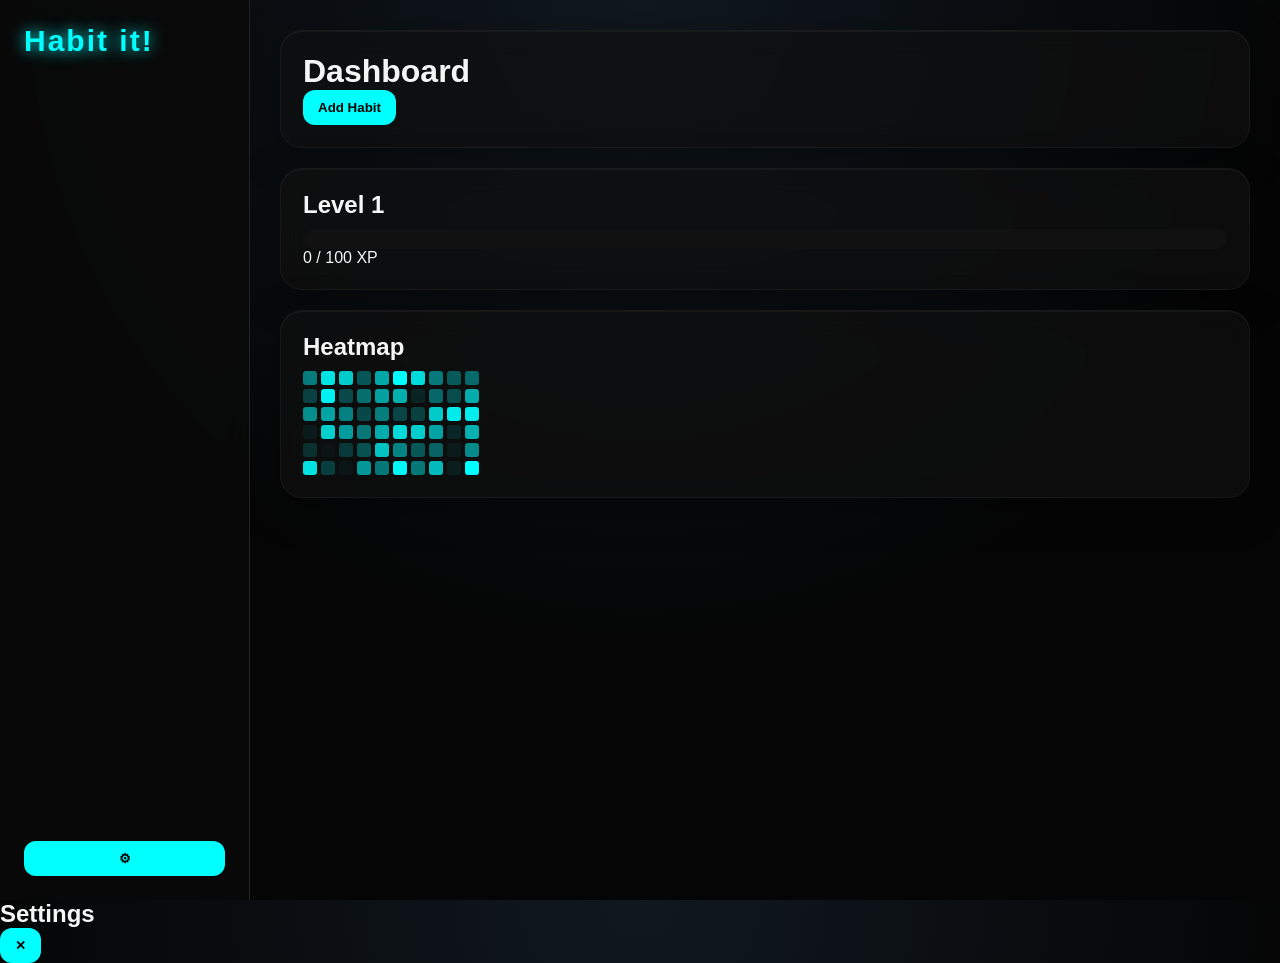
==== app.html @ 4cde750b "Create app.html" ====
<!DOCTYPE html>
<html lang="en">
<head>
  <meta charset="UTF-8">
  <meta name="viewport" content="width=device-width, initial-scale=1.0, viewport-fit=cover">
  <meta name="theme-color" content="#070b14">
  <title>Habit it!</title>
  <link rel="manifest" href="manifest.json">
  <link rel="stylesheet" href="style.css">
</head>
<body>

  <div id="loading-screen">
    <h1>Habit it!</h1>
    <div class="loader-bar"><div class="loader-fill"></div></div>
  </div>

  <div class="app">
    <aside class="sidebar">
      <div class="logo">Habit it!</div>
      <nav class="nav" id="nav"></nav>
      <button type="button" class="settings-fab" id="open-settings" aria-label="Open settings">⚙</button>
    </aside>

    <main class="main" id="main-content"></main>
  </div>

  <div class="settings-backdrop" id="settings-backdrop" hidden></div>
  <aside class="settings-panel" id="settings-panel" aria-hidden="true">
    <header class="settings-header">
      <h2>Settings</h2>
      <button type="button" class="icon-btn" id="close-settings" aria-label="Close settings">✕</button>
    </header>
    <div class="settings-body" id="settings-body"></div>
  </aside>

  <script src="app.js"></script>
</body>
</html>
---- style.css ----
*{
  margin:0;
  padding:0;
  box-sizing:border-box;
}

:root{
  --bg:#070707;
  --surface:#101010;
  --surface2:#151515;
  --border:#222;
  --text:#f5f5f5;
  --muted:#777;
  --accent:#00ffff;
  --danger:#ff4d6d;
  --success:#00ff95;
}

body{
  background:radial-gradient(circle at top,#101820,#050505 60%);
  color:var(--text);
  font-family:Inter,Arial,sans-serif;
  overflow:hidden;
  height:100vh;
}

/* =========================
   CYBERPUNK MODE
========================= */

body.cyberpunk{
  --accent:#00ffff;
  background:
  linear-gradient(rgba(0,255,255,0.03) 1px,transparent 1px),
  linear-gradient(90deg,rgba(0,255,255,0.03) 1px,transparent 1px),
  #050510;
  background-size:40px 40px;
}

body.cyberpunk::before{
  content:"";
  position:fixed;
  inset:0;
  background:linear-gradient(
    transparent 50%,
    rgba(0,255,255,0.03) 51%
  );
  background-size:100% 4px;
  pointer-events:none;
  z-index:999;
}

/* =========================
   APP LAYOUT
========================= */

.app{
  display:flex;
  height:100vh;
}

/* =========================
   SIDEBAR
========================= */

.sidebar{
  width:250px;
  background:rgba(10,10,10,0.85);
  backdrop-filter:blur(14px);
  border-right:1px solid var(--border);
  padding:24px;
  display:flex;
  flex-direction:column;
  justify-content:space-between;
}

.logo{
  font-size:30px;
  font-weight:900;
  color:var(--accent);
  letter-spacing:2px;
  margin-bottom:40px;
  text-shadow:0 0 15px var(--accent);
}

.nav{
  display:flex;
  flex-direction:column;
  gap:10px;
}

.nav button{
  background:transparent;
  border:1px solid transparent;
  color:#ddd;
  padding:14px;
  border-radius:14px;
  cursor:pointer;
  font-size:15px;
  text-align:left;
  transition:0.25s;
}

.nav button:hover{
  background:rgba(255,255,255,0.04);
  border-color:rgba(255,255,255,0.08);
  transform:translateX(5px);
}

.nav button:active{
  transform:scale(0.97);
}

/* =========================
   MAIN
========================= */

.main{
  flex:1;
  overflow:auto;
  padding:30px;
}

/* =========================
   CARDS
========================= */

.card{
  background:rgba(15,15,15,0.75);
  border:1px solid rgba(255,255,255,0.05);
  backdrop-filter:blur(14px);
  border-radius:22px;
  padding:22px;
  margin-bottom:20px;
  box-shadow:
  0 10px 40px rgba(0,0,0,0.35),
  inset 0 1px 0 rgba(255,255,255,0.04);

  animation:fadeUp 0.35s ease;
}

body.cyberpunk .card{
  border:1px solid rgba(0,255,255,0.3);
  box-shadow:
  0 0 20px rgba(0,255,255,0.15),
  inset 0 0 10px rgba(0,255,255,0.08);
}

@keyframes fadeUp{
  from{
    opacity:0;
    transform:translateY(10px);
  }
  to{
    opacity:1;
    transform:translateY(0);
  }
}

/* =========================
   HABITS
========================= */

#habits{
  display:flex;
  flex-direction:column;
  gap:12px;
}

.habit-wrap{
  position:relative;
  overflow:hidden;
  border-radius:20px;
}

.habit-bg-left,
.habit-bg-right{
  position:absolute;
  inset:0;
  display:flex;
  align-items:center;
  font-weight:700;
  font-size:15px;
  padding:25px;
  z-index:0;
}

.habit-bg-left{
  background:linear-gradient(
    90deg,
    rgba(255,77,109,0.35),
    transparent
  );
  justify-content:flex-start;
  color:var(--danger);
}

.habit-bg-right{
  background:linear-gradient(
    -90deg,
    rgba(0,255,149,0.35),
    transparent
  );
  justify-content:flex-end;
  color:var(--success);
}

.habit-card{
  position:relative;
  z-index:1;

  background:rgba(20,20,20,0.92);
  border:1px solid rgba(255,255,255,0.04);

  border-radius:20px;
  padding:20px;

  display:flex;
  justify-content:space-between;
  align-items:center;

  transition:
  transform 0.2s,
  border-color 0.25s,
  background 0.25s;

  user-select:none;
  touch-action:pan-y;

  cursor:grab;
}

.habit-card:active{
  cursor:grabbing;
}

.habit-card:hover{
  border-color:rgba(255,255,255,0.08);
  transform:translateY(-2px);
}

.habit-card.done{
  border-color:rgba(0,255,149,0.3);
  background:rgba(0,255,149,0.05);
}

.habit-card.done h3{
  text-decoration:line-through;
  opacity:0.6;
}

.habit-left{
  display:flex;
  align-items:center;
  gap:16px;
}

.habit-check{
  width:18px;
  height:18px;
  border-radius:50%;
  background:#333;
  transition:0.25s;
}

.habit-card.done .habit-check{
  background:var(--success);
  box-shadow:0 0 14px var(--success);
}

.habit-info h3{
  font-size:17px;
  margin-bottom:5px;
}

.habit-info p{
  color:var(--muted);
  font-size:13px;
}

.habit-buttons{
  display:flex;
  gap:10px;
}

/* =========================
   BUTTONS
========================= */

button{
  background:var(--accent);
  color:black;
  border:none;
  padding:10px 15px;
  border-radius:12px;
  cursor:pointer;
  font-weight:700;
  transition:0.2s;
}

button:hover{
  transform:translateY(-2px);
  filter:brightness(1.1);
}

button:active{
  transform:scale(0.96);
}

/* =========================
   XP BAR
========================= */

.xp-fill{
  height:100%;
  background:linear-gradient(
    90deg,
    #00ffff,
    #00ff95
  );
  border-radius:20px;
  transition:0.4s;
  box-shadow:0 0 20px rgba(0,255,255,0.4);
}

/* =========================
   LOADING
========================= */

#loading-screen{
  position:fixed;
  inset:0;
  background:black;
  display:flex;
  align-items:center;
  justify-content:center;
  flex-direction:column;
  z-index:99999;
  transition:0.6s;
}

#loading-screen h1{
  color:var(--accent);
  font-size:42px;
  letter-spacing:4px;
  margin-bottom:20px;
  text-shadow:0 0 18px var(--accent);
}

.loader-bar{
  width:260px;
  height:8px;
  background:#111;
  border-radius:20px;
  overflow:hidden;
}

.loader-fill{
  width:0%;
  height:100%;
  background:var(--accent);
  animation:boot 1.4s forwards;
}

@keyframes boot{
  to{
    width:100%;
  }
}

/* =========================
   SCROLLBAR
========================= */

::-webkit-scrollbar{
  width:8px;
}

::-webkit-scrollbar-thumb{
  background:rgba(255,255,255,0.15);
  border-radius:20px;
}

/* =========================
   MOBILE
========================= */

@media(max-width:700px){

  .sidebar{
    width:90px;
    padding:12px;
  }

  .logo{
    font-size:18px;
  }

  .nav button{
    font-size:11px;
    padding:10px;
  }

  .main{
    padding:14px;
  }

  .habit-card{
    flex-direction:column;
    align-items:flex-start;
    gap:14px;
  }

}
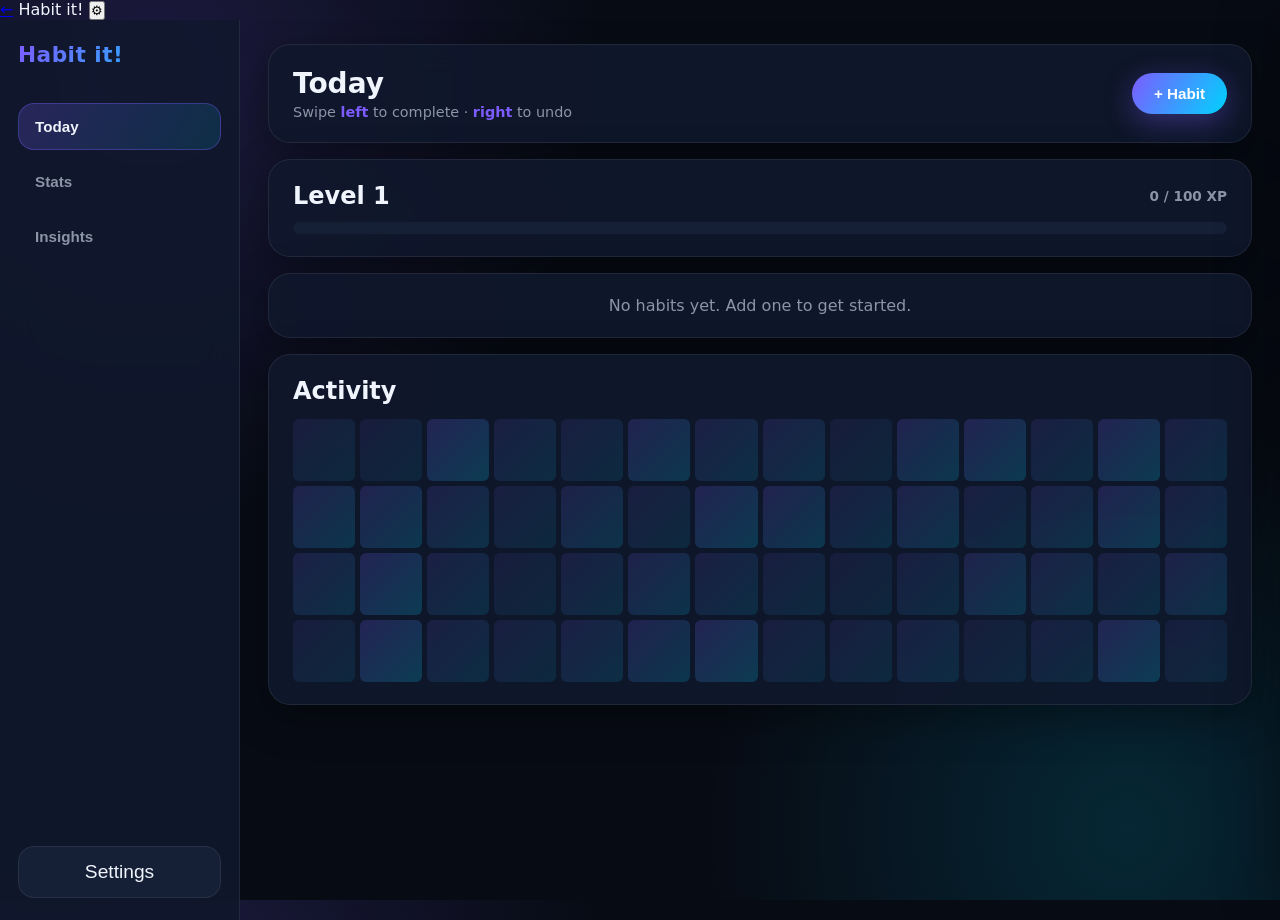
==== commit 2412391d: "Update app.html" ====
--- a/app.html
+++ b/app.html
@@ -3,27 +3,37 @@
 <head>
   <meta charset="UTF-8">
   <meta name="viewport" content="width=device-width, initial-scale=1.0, viewport-fit=cover">
-  <meta name="theme-color" content="#070b14">
-  <title>Habit it!</title>
+  <meta name="theme-color" content="#0a0a0a">
+  <meta name="apple-mobile-web-app-capable" content="yes">
+  <title>Habit it! v4</title>
   <link rel="manifest" href="manifest.json">
   <link rel="stylesheet" href="style.css">
 </head>
-<body>
+<body class="ui-sleek dark">
 
   <div id="loading-screen">
     <h1>Habit it!</h1>
+    <p class="loader-sub">v4</p>
     <div class="loader-bar"><div class="loader-fill"></div></div>
   </div>
 
+  <header class="mobile-header" id="mobile-header">
+    <a href="./index.html" class="back-btn" aria-label="Back to home">←</a>
+    <span class="mobile-title">Habit it!</span>
+    <button type="button" class="mobile-settings" id="open-settings-mobile" aria-label="Settings">⚙</button>
+  </header>
+
   <div class="app">
-    <aside class="sidebar">
-      <div class="logo">Habit it!</div>
+    <aside class="sidebar" aria-label="Sidebar">
+      <a href="./index.html" class="logo">Habit it!</a>
       <nav class="nav" id="nav"></nav>
-      <button type="button" class="settings-fab" id="open-settings" aria-label="Open settings">⚙</button>
+      <button type="button" class="settings-fab" id="open-settings" aria-label="Open settings">Settings</button>
     </aside>
 
     <main class="main" id="main-content"></main>
   </div>
+
+  <nav class="mobile-tabs" id="mobile-tabs" aria-label="Main navigation"></nav>
 
   <div class="settings-backdrop" id="settings-backdrop" hidden></div>
   <aside class="settings-panel" id="settings-panel" aria-hidden="true">
--- a/style.css
+++ b/style.css
@@ -1,415 +1,670 @@
 
-*{
-  margin:0;
-  padding:0;
-  box-sizing:border-box;
-}
-
-:root{
-  --bg:#070707;
-  --surface:#101010;
-  --surface2:#151515;
-  --border:#222;
-  --text:#f5f5f5;
-  --muted:#777;
-  --accent:#00ffff;
-  --danger:#ff4d6d;
-  --success:#00ff95;
-}
-
-body{
-  background:radial-gradient(circle at top,#101820,#050505 60%);
-  color:var(--text);
-  font-family:Inter,Arial,sans-serif;
-  overflow:hidden;
-  height:100vh;
-}
-
-/* =========================
-   CYBERPUNK MODE
-========================= */
-
-body.cyberpunk{
-  --accent:#00ffff;
+* {
+  margin: 0;
+  padding: 0;
+  box-sizing: border-box;
+}
+
+:root {
+  --bg: #070b14;
+  --surface: rgba(17, 24, 45, 0.88);
+  --surface2: #151f36;
+  --border: rgba(255, 255, 255, 0.08);
+  --text: #f0f4fc;
+  --muted: #8b95a8;
+  --accent: #7c5cff;
+  --accent2: #00d4ff;
+  --danger: #ff5c7a;
+  --success: #00e5a0;
+  --radius: 22px;
+  --radius-sm: 16px;
+  --ease: cubic-bezier(0.34, 1.15, 0.64, 1);
+  --shadow: 0 12px 40px rgba(0, 0, 0, 0.35);
+}
+
+body.light {
+  --bg: #f4f6fb;
+  --surface: rgba(255, 255, 255, 0.92);
+  --surface2: #eef1f8;
+  --border: rgba(15, 23, 42, 0.1);
+  --text: #0f172a;
+  --muted: #64748b;
+  --shadow: 0 12px 32px rgba(15, 23, 42, 0.08);
+}
+
+body {
+  background: var(--bg);
+  background-image:
+    radial-gradient(circle at 12% 8%, rgba(124, 92, 255, 0.18), transparent 32%),
+    radial-gradient(circle at 88% 92%, rgba(0, 212, 255, 0.14), transparent 30%);
+  color: var(--text);
+  font-family: Inter, system-ui, -apple-system, sans-serif;
+  overflow: hidden;
+  height: 100vh;
+  -webkit-font-smoothing: antialiased;
+  transition: background 0.2s var(--ease), color 0.2s var(--ease);
+}
+
+body.light {
+  background-image:
+    radial-gradient(circle at 10% 0%, rgba(124, 92, 255, 0.08), transparent 40%),
+    radial-gradient(circle at 90% 100%, rgba(0, 212, 255, 0.06), transparent 35%);
+}
+
+body.focus .sidebar .nav button:not(.active),
+body.focus #heatmap,
+body.focus .heat-grid {
+  opacity: 0.35;
+  pointer-events: none;
+}
+
+/* Cyberpunk */
+body.cyberpunk {
+  --accent: #00ffff;
+  --accent2: #ff00aa;
   background:
-  linear-gradient(rgba(0,255,255,0.03) 1px,transparent 1px),
-  linear-gradient(90deg,rgba(0,255,255,0.03) 1px,transparent 1px),
-  #050510;
-  background-size:40px 40px;
-}
-
-body.cyberpunk::before{
-  content:"";
-  position:fixed;
-  inset:0;
-  background:linear-gradient(
-    transparent 50%,
-    rgba(0,255,255,0.03) 51%
-  );
-  background-size:100% 4px;
-  pointer-events:none;
-  z-index:999;
-}
-
-/* =========================
-   APP LAYOUT
-========================= */
-
-.app{
-  display:flex;
-  height:100vh;
-}
-
-/* =========================
-   SIDEBAR
-========================= */
-
-.sidebar{
-  width:250px;
-  background:rgba(10,10,10,0.85);
-  backdrop-filter:blur(14px);
-  border-right:1px solid var(--border);
-  padding:24px;
-  display:flex;
-  flex-direction:column;
-  justify-content:space-between;
-}
-
-.logo{
-  font-size:30px;
-  font-weight:900;
-  color:var(--accent);
-  letter-spacing:2px;
-  margin-bottom:40px;
-  text-shadow:0 0 15px var(--accent);
-}
-
-.nav{
-  display:flex;
-  flex-direction:column;
-  gap:10px;
-}
-
-.nav button{
-  background:transparent;
-  border:1px solid transparent;
-  color:#ddd;
-  padding:14px;
-  border-radius:14px;
-  cursor:pointer;
-  font-size:15px;
-  text-align:left;
-  transition:0.25s;
-}
-
-.nav button:hover{
-  background:rgba(255,255,255,0.04);
-  border-color:rgba(255,255,255,0.08);
-  transform:translateX(5px);
-}
-
-.nav button:active{
-  transform:scale(0.97);
-}
-
-/* =========================
-   MAIN
-========================= */
-
-.main{
-  flex:1;
-  overflow:auto;
-  padding:30px;
-}
-
-/* =========================
-   CARDS
-========================= */
-
-.card{
-  background:rgba(15,15,15,0.75);
-  border:1px solid rgba(255,255,255,0.05);
-  backdrop-filter:blur(14px);
-  border-radius:22px;
-  padding:22px;
-  margin-bottom:20px;
-  box-shadow:
-  0 10px 40px rgba(0,0,0,0.35),
-  inset 0 1px 0 rgba(255,255,255,0.04);
-
-  animation:fadeUp 0.35s ease;
-}
-
-body.cyberpunk .card{
-  border:1px solid rgba(0,255,255,0.3);
-  box-shadow:
-  0 0 20px rgba(0,255,255,0.15),
-  inset 0 0 10px rgba(0,255,255,0.08);
-}
-
-@keyframes fadeUp{
-  from{
-    opacity:0;
-    transform:translateY(10px);
-  }
-  to{
-    opacity:1;
-    transform:translateY(0);
-  }
-}
-
-/* =========================
-   HABITS
-========================= */
-
-#habits{
-  display:flex;
-  flex-direction:column;
-  gap:12px;
-}
-
-.habit-wrap{
-  position:relative;
-  overflow:hidden;
-  border-radius:20px;
+    linear-gradient(rgba(0, 255, 255, 0.04) 1px, transparent 1px),
+    linear-gradient(90deg, rgba(0, 255, 255, 0.04) 1px, transparent 1px),
+    var(--bg);
+  background-size: 36px 36px;
+}
+
+body.cyberpunk::after {
+  content: "";
+  position: fixed;
+  inset: 0;
+  background: linear-gradient(transparent 50%, rgba(0, 255, 255, 0.03) 51%);
+  background-size: 100% 4px;
+  pointer-events: none;
+  z-index: 9998;
+}
+
+/* Layout */
+.app {
+  display: flex;
+  height: 100vh;
+}
+
+.sidebar {
+  width: 240px;
+  min-width: 240px;
+  background: var(--surface);
+  backdrop-filter: blur(18px);
+  border-right: 1px solid var(--border);
+  padding: 22px 18px;
+  display: flex;
+  flex-direction: column;
+  gap: 8px;
+  transition: background 0.2s var(--ease);
+}
+
+.logo {
+  font-size: 1.35rem;
+  font-weight: 900;
+  letter-spacing: 0.5px;
+  background: linear-gradient(120deg, var(--accent), var(--accent2));
+  -webkit-background-clip: text;
+  -webkit-text-fill-color: transparent;
+  background-clip: text;
+  margin-bottom: 28px;
+}
+
+.nav {
+  display: flex;
+  flex-direction: column;
+  gap: 8px;
+  flex: 1;
+}
+
+.nav button {
+  background: transparent;
+  border: 1px solid transparent;
+  color: var(--muted);
+  padding: 14px 16px;
+  border-radius: var(--radius-sm);
+  cursor: pointer;
+  font-size: 0.95rem;
+  font-weight: 600;
+  text-align: left;
+  transition: transform 0.15s var(--ease), background 0.15s var(--ease), color 0.15s var(--ease), border-color 0.15s var(--ease);
+}
+
+.nav button:hover {
+  background: rgba(124, 92, 255, 0.08);
+  color: var(--text);
+}
+
+.nav button.active {
+  background: linear-gradient(120deg, rgba(124, 92, 255, 0.22), rgba(0, 212, 255, 0.12));
+  border-color: rgba(124, 92, 255, 0.35);
+  color: var(--text);
+}
+
+.nav button:active {
+  transform: scale(0.97);
+}
+
+.settings-fab {
+  width: 100%;
+  margin-top: auto;
+  padding: 14px;
+  border-radius: var(--radius-sm);
+  border: 1px solid var(--border);
+  background: var(--surface2);
+  color: var(--text);
+  font-size: 1.2rem;
+  cursor: pointer;
+  transition: transform 0.15s var(--ease), box-shadow 0.15s var(--ease);
+}
+
+.settings-fab:hover {
+  transform: translateY(-2px);
+  box-shadow: var(--shadow);
+}
+
+.main {
+  flex: 1;
+  overflow: auto;
+  padding: 24px 28px;
+  scroll-behavior: smooth;
+}
+
+/* Cards */
+.card {
+  background: var(--surface);
+  border: 1px solid var(--border);
+  backdrop-filter: blur(16px);
+  border-radius: var(--radius);
+  padding: 22px 24px;
+  margin-bottom: 16px;
+  box-shadow: var(--shadow);
+  animation: fadeUp 0.28s var(--ease);
+}
+
+@keyframes fadeUp {
+  from {
+    opacity: 0;
+    transform: translateY(8px);
+  }
+  to {
+    opacity: 1;
+    transform: translateY(0);
+  }
+}
+
+.page-header {
+  display: flex;
+  align-items: center;
+  justify-content: space-between;
+  gap: 16px;
+  flex-wrap: wrap;
+}
+
+.page-header h1 {
+  font-size: 1.75rem;
+  font-weight: 800;
+}
+
+.muted {
+  color: var(--muted);
+  font-size: 0.9rem;
+  margin-top: 4px;
+}
+
+.muted strong {
+  color: var(--accent);
+  font-weight: 700;
+}
+
+/* Buttons */
+.btn-primary {
+  background: linear-gradient(120deg, var(--accent), var(--accent2));
+  color: #fff;
+  border: none;
+  padding: 12px 22px;
+  border-radius: 999px;
+  font-weight: 700;
+  font-size: 0.95rem;
+  cursor: pointer;
+  box-shadow: 0 8px 28px rgba(124, 92, 255, 0.35);
+  transition: transform 0.15s var(--ease), box-shadow 0.15s var(--ease);
+}
+
+.btn-primary:hover {
+  transform: translateY(-2px) scale(1.02);
+}
+
+.btn-primary:active {
+  transform: scale(0.97);
+}
+
+.btn-ghost {
+  background: transparent;
+  border: none;
+  color: var(--muted);
+  width: 36px;
+  height: 36px;
+  border-radius: 50%;
+  cursor: pointer;
+  font-size: 1rem;
+  transition: background 0.15s var(--ease), color 0.15s var(--ease);
+}
+
+.btn-ghost:hover {
+  background: rgba(255, 92, 122, 0.15);
+  color: var(--danger);
+}
+
+/* XP */
+.xp-card .xp-header {
+  display: flex;
+  justify-content: space-between;
+  align-items: center;
+  margin-bottom: 12px;
+}
+
+.xp-badge {
+  font-size: 0.85rem;
+  color: var(--muted);
+  font-weight: 600;
+}
+
+.xp-track {
+  width: 100%;
+  height: 12px;
+  background: var(--surface2);
+  border-radius: 999px;
+  overflow: hidden;
+}
+
+.xp-fill {
+  height: 100%;
+  background: linear-gradient(90deg, var(--accent), var(--accent2));
+  border-radius: 999px;
+  transition: width 0.35s var(--ease);
+  box-shadow: 0 0 16px rgba(124, 92, 255, 0.45);
+}
+
+/* Habits */
+#habits {
+  display: flex;
+  flex-direction: column;
+  gap: 12px;
+}
+
+.habit-wrap {
+  position: relative;
+  overflow: hidden;
+  border-radius: calc(var(--radius) + 2px);
 }
 
 .habit-bg-left,
-.habit-bg-right{
-  position:absolute;
-  inset:0;
-  display:flex;
-  align-items:center;
-  font-weight:700;
-  font-size:15px;
-  padding:25px;
-  z-index:0;
-}
-
-.habit-bg-left{
-  background:linear-gradient(
-    90deg,
-    rgba(255,77,109,0.35),
-    transparent
-  );
-  justify-content:flex-start;
-  color:var(--danger);
-}
-
-.habit-bg-right{
-  background:linear-gradient(
-    -90deg,
-    rgba(0,255,149,0.35),
-    transparent
-  );
-  justify-content:flex-end;
-  color:var(--success);
-}
-
-.habit-card{
-  position:relative;
-  z-index:1;
-
-  background:rgba(20,20,20,0.92);
-  border:1px solid rgba(255,255,255,0.04);
-
-  border-radius:20px;
-  padding:20px;
-
-  display:flex;
-  justify-content:space-between;
-  align-items:center;
-
-  transition:
-  transform 0.2s,
-  border-color 0.25s,
-  background 0.25s;
-
-  user-select:none;
-  touch-action:pan-y;
-
-  cursor:grab;
-}
-
-.habit-card:active{
-  cursor:grabbing;
-}
-
-.habit-card:hover{
-  border-color:rgba(255,255,255,0.08);
-  transform:translateY(-2px);
-}
-
-.habit-card.done{
-  border-color:rgba(0,255,149,0.3);
-  background:rgba(0,255,149,0.05);
-}
-
-.habit-card.done h3{
-  text-decoration:line-through;
-  opacity:0.6;
-}
-
-.habit-left{
-  display:flex;
-  align-items:center;
-  gap:16px;
-}
-
-.habit-check{
-  width:18px;
-  height:18px;
-  border-radius:50%;
-  background:#333;
-  transition:0.25s;
-}
-
-.habit-card.done .habit-check{
-  background:var(--success);
-  box-shadow:0 0 14px var(--success);
-}
-
-.habit-info h3{
-  font-size:17px;
-  margin-bottom:5px;
-}
-
-.habit-info p{
-  color:var(--muted);
-  font-size:13px;
-}
-
-.habit-buttons{
-  display:flex;
-  gap:10px;
-}
-
-/* =========================
-   BUTTONS
-========================= */
-
-button{
-  background:var(--accent);
-  color:black;
-  border:none;
-  padding:10px 15px;
-  border-radius:12px;
-  cursor:pointer;
-  font-weight:700;
-  transition:0.2s;
-}
-
-button:hover{
-  transform:translateY(-2px);
-  filter:brightness(1.1);
-}
-
-button:active{
-  transform:scale(0.96);
-}
-
-/* =========================
-   XP BAR
-========================= */
-
-.xp-fill{
-  height:100%;
-  background:linear-gradient(
-    90deg,
-    #00ffff,
-    #00ff95
-  );
-  border-radius:20px;
-  transition:0.4s;
-  box-shadow:0 0 20px rgba(0,255,255,0.4);
-}
-
-/* =========================
-   LOADING
-========================= */
-
-#loading-screen{
-  position:fixed;
-  inset:0;
-  background:black;
-  display:flex;
-  align-items:center;
-  justify-content:center;
-  flex-direction:column;
-  z-index:99999;
-  transition:0.6s;
-}
-
-#loading-screen h1{
-  color:var(--accent);
-  font-size:42px;
-  letter-spacing:4px;
-  margin-bottom:20px;
-  text-shadow:0 0 18px var(--accent);
-}
-
-.loader-bar{
-  width:260px;
-  height:8px;
-  background:#111;
-  border-radius:20px;
-  overflow:hidden;
-}
-
-.loader-fill{
-  width:0%;
-  height:100%;
-  background:var(--accent);
-  animation:boot 1.4s forwards;
-}
-
-@keyframes boot{
-  to{
-    width:100%;
-  }
-}
-
-/* =========================
-   SCROLLBAR
-========================= */
-
-::-webkit-scrollbar{
-  width:8px;
-}
-
-::-webkit-scrollbar-thumb{
-  background:rgba(255,255,255,0.15);
-  border-radius:20px;
-}
-
-/* =========================
-   MOBILE
-========================= */
-
-@media(max-width:700px){
-
-  .sidebar{
-    width:90px;
-    padding:12px;
-  }
-
-  .logo{
-    font-size:18px;
-  }
-
-  .nav button{
-    font-size:11px;
-    padding:10px;
-  }
-
-  .main{
-    padding:14px;
-  }
-
-  .habit-card{
-    flex-direction:column;
-    align-items:flex-start;
-    gap:14px;
-  }
-
-}
+.habit-bg-right {
+  position: absolute;
+  inset: 0;
+  display: flex;
+  align-items: center;
+  font-weight: 800;
+  font-size: 0.9rem;
+  padding: 0 28px;
+  z-index: 0;
+  opacity: 0;
+  transition: opacity 0.15s var(--ease);
+}
+
+.habit-wrap.swipe-left-hint .habit-bg-left,
+.habit-wrap.swipe-right-hint .habit-bg-right {
+  opacity: 1;
+}
+
+.habit-bg-left {
+  background: linear-gradient(90deg, rgba(0, 229, 160, 0.45), transparent 70%);
+  justify-content: flex-start;
+  color: var(--success);
+}
+
+.habit-bg-right {
+  background: linear-gradient(-90deg, rgba(255, 92, 122, 0.4), transparent 70%);
+  justify-content: flex-end;
+  color: var(--danger);
+}
+
+.habit-card {
+  position: relative;
+  z-index: 1;
+  background: var(--surface);
+  border: 1px solid var(--border);
+  border-radius: var(--radius);
+  padding: 18px 20px;
+  display: flex;
+  justify-content: space-between;
+  align-items: center;
+  gap: 12px;
+  touch-action: pan-y;
+  cursor: grab;
+  will-change: transform;
+  user-select: none;
+}
+
+.habit-card:active {
+  cursor: grabbing;
+}
+
+.habit-card.done {
+  border-color: rgba(0, 229, 160, 0.35);
+  background: linear-gradient(120deg, rgba(0, 229, 160, 0.08), var(--surface));
+}
+
+.habit-card.done h3 {
+  text-decoration: line-through;
+  opacity: 0.65;
+}
+
+.habit-left {
+  display: flex;
+  align-items: center;
+  gap: 14px;
+  min-width: 0;
+}
+
+.habit-check {
+  width: 22px;
+  height: 22px;
+  border-radius: 50%;
+  border: 2px solid var(--border);
+  flex-shrink: 0;
+  transition: background 0.2s var(--ease), box-shadow 0.2s var(--ease), border-color 0.2s var(--ease);
+}
+
+.habit-card.done .habit-check {
+  background: var(--success);
+  border-color: var(--success);
+  box-shadow: 0 0 14px rgba(0, 229, 160, 0.5);
+}
+
+.habit-info h3 {
+  font-size: 1.05rem;
+  font-weight: 700;
+  margin-bottom: 2px;
+  white-space: nowrap;
+  overflow: hidden;
+  text-overflow: ellipsis;
+}
+
+.habit-info p {
+  color: var(--muted);
+  font-size: 0.8rem;
+}
+
+.empty-habits {
+  text-align: center;
+  color: var(--muted);
+}
+
+/* Heatmap */
+.heat-grid {
+  display: grid;
+  grid-template-columns: repeat(14, 1fr);
+  gap: 5px;
+  margin-top: 14px;
+}
+
+.heat-cell {
+  aspect-ratio: 1;
+  border-radius: 6px;
+  background: linear-gradient(135deg, var(--accent), var(--accent2));
+  min-height: 14px;
+}
+
+/* Settings panel */
+.settings-backdrop {
+  position: fixed;
+  inset: 0;
+  background: rgba(0, 0, 0, 0.45);
+  z-index: 10000;
+  opacity: 0;
+  transition: opacity 0.2s var(--ease);
+}
+
+.settings-backdrop.visible {
+  opacity: 1;
+}
+
+.settings-panel {
+  position: fixed;
+  top: 0;
+  right: 0;
+  width: min(380px, 92vw);
+  height: 100%;
+  background: var(--surface);
+  border-left: 1px solid var(--border);
+  z-index: 10001;
+  transform: translateX(100%);
+  transition: transform 0.25s var(--ease);
+  display: flex;
+  flex-direction: column;
+  box-shadow: -12px 0 48px rgba(0, 0, 0, 0.25);
+}
+
+.settings-panel.open {
+  transform: translateX(0);
+}
+
+.settings-header {
+  display: flex;
+  align-items: center;
+  justify-content: space-between;
+  padding: 22px 24px;
+  border-bottom: 1px solid var(--border);
+}
+
+.settings-header h2 {
+  font-size: 1.35rem;
+  font-weight: 800;
+}
+
+.settings-body {
+  padding: 12px 20px 32px;
+  overflow-y: auto;
+}
+
+.setting-row {
+  display: flex;
+  align-items: center;
+  justify-content: space-between;
+  gap: 16px;
+  padding: 16px 4px;
+  border-bottom: 1px solid var(--border);
+}
+
+.setting-label {
+  display: flex;
+  flex-direction: column;
+  gap: 4px;
+}
+
+.setting-label span {
+  font-weight: 700;
+  font-size: 0.95rem;
+}
+
+.setting-label small {
+  color: var(--muted);
+  font-size: 0.78rem;
+}
+
+.setting-meta {
+  color: var(--muted);
+  font-size: 0.85rem;
+  font-weight: 600;
+  border-bottom: none;
+  margin-top: 8px;
+}
+
+.icon-btn {
+  width: 40px;
+  height: 40px;
+  border-radius: 50%;
+  border: 1px solid var(--border);
+  background: var(--surface2);
+  color: var(--text);
+  cursor: pointer;
+  font-size: 1rem;
+  transition: transform 0.15s var(--ease);
+}
+
+.icon-btn:active {
+  transform: scale(0.94);
+}
+
+/* Toggle slider */
+.toggle {
+  position: relative;
+  display: inline-flex;
+  cursor: pointer;
+  flex-shrink: 0;
+}
+
+.toggle input {
+  position: absolute;
+  opacity: 0;
+  width: 0;
+  height: 0;
+}
+
+.toggle-track {
+  width: 52px;
+  height: 30px;
+  background: var(--surface2);
+  border: 1px solid var(--border);
+  border-radius: 999px;
+  display: flex;
+  align-items: center;
+  padding: 3px;
+  transition: background 0.2s var(--ease), border-color 0.2s var(--ease);
+}
+
+.toggle-thumb {
+  width: 22px;
+  height: 22px;
+  background: #fff;
+  border-radius: 50%;
+  box-shadow: 0 2px 8px rgba(0, 0, 0, 0.2);
+  transition: transform 0.2s var(--ease);
+}
+
+.toggle input:checked + .toggle-track {
+  background: linear-gradient(120deg, var(--accent), var(--accent2));
+  border-color: transparent;
+}
+
+.toggle input:checked + .toggle-track .toggle-thumb {
+  transform: translateX(22px);
+}
+
+.toggle input:focus-visible + .toggle-track {
+  outline: 2px solid var(--accent);
+  outline-offset: 2px;
+}
+
+/* Loading */
+#loading-screen {
+  position: fixed;
+  inset: 0;
+  background: var(--bg);
+  display: flex;
+  align-items: center;
+  justify-content: center;
+  flex-direction: column;
+  z-index: 99999;
+  transition: opacity 0.4s var(--ease);
+}
+
+#loading-screen.hide {
+  opacity: 0;
+  pointer-events: none;
+}
+
+#loading-screen h1 {
+  font-size: 2rem;
+  font-weight: 900;
+  margin-bottom: 20px;
+  background: linear-gradient(120deg, var(--accent), var(--accent2));
+  -webkit-background-clip: text;
+  -webkit-text-fill-color: transparent;
+  background-clip: text;
+}
+
+.loader-bar {
+  width: 220px;
+  height: 8px;
+  background: var(--surface2);
+  border-radius: 999px;
+  overflow: hidden;
+}
+
+.loader-fill {
+  width: 0%;
+  height: 100%;
+  background: linear-gradient(90deg, var(--accent), var(--accent2));
+  border-radius: 999px;
+  animation: boot 0.9s var(--ease) forwards;
+}
+
+@keyframes boot {
+  to {
+    width: 100%;
+  }
+}
+
+#statsChart {
+  display: block;
+  width: 100%;
+  margin-top: 16px;
+  border-radius: var(--radius-sm);
+}
+
+.insight-card p {
+  margin-top: 10px;
+  line-height: 1.6;
+  color: var(--muted);
+}
+
+::-webkit-scrollbar {
+  width: 8px;
+}
+
+::-webkit-scrollbar-thumb {
+  background: rgba(128, 128, 128, 0.35);
+  border-radius: 999px;
+}
+
+@media (max-width: 700px) {
+  .sidebar {
+    width: 88px;
+    min-width: 88px;
+    padding: 16px 10px;
+  }
+
+  .logo {
+    font-size: 0.75rem;
+    text-align: center;
+    line-height: 1.2;
+    margin-bottom: 16px;
+  }
+
+  .nav button {
+    font-size: 0.7rem;
+    padding: 12px 8px;
+    text-align: center;
+  }
+
+  .main {
+    padding: 16px;
+  }
+
+  .page-header {
+    flex-direction: column;
+    align-items: flex-start;
+  }
+}
